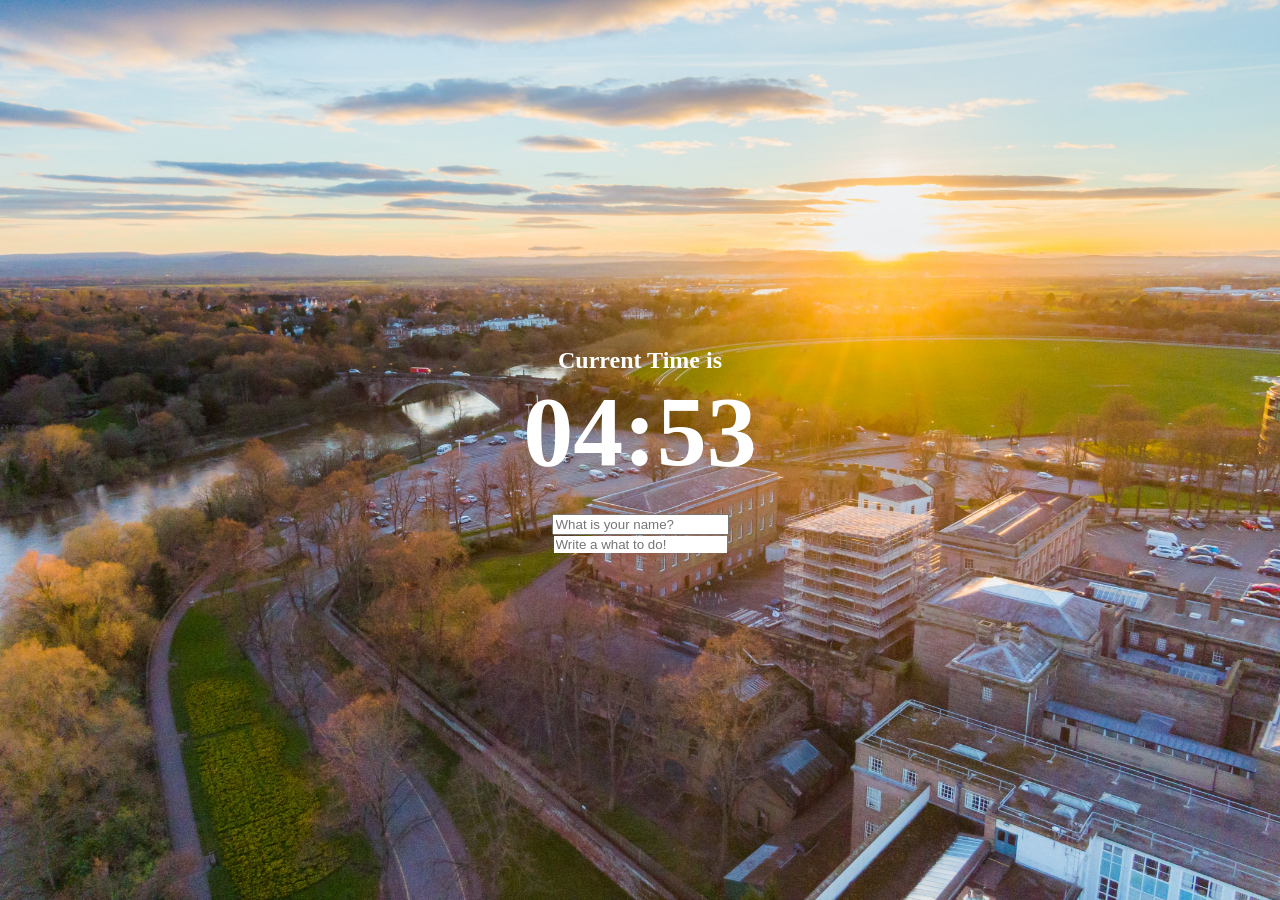
==== Todo-list/index.html @ cd42a8bb "update" ====
<!DOCTYPE html>
<html>
  <head>
    <title>Something</title>
    <meta charset="utf-8" />
    <link rel="stylesheet" href="index.css" />
    <link rel="stylesheet" href="reset.css" />
  </head>
  <body>
    <div class="js-clock">
      <h2>Current Time is</h2>
      <h1>00:00</h1>
    </div>
    <form class="js-form form">
      <input type="text" placeholder="What is your name?" />
    </form>
    <h4 class="js-greetings greetings"></h4>
    <form class="js-toDoForm">
      <input type="text" placeholder="Write a what to do!" />
    </form>
    <ul class="js-toDoList"></ul>
    <span class="js-weather"></span>
    <script src="./js/clock.js"></script>
    <script src="./js/grettingg.js"></script>
    <script src="./js/todo.js"></script>
    <script src="./js/bg.js"></script>
    <script src="./js/weather.js"></script>
    <script>
      (function () {
        const time = document.querySelector(".js-clock");

        time.addEventListener("click", function () {
          if (!time.classList.contains("color_change")) {
            time.classList.add("color_change");
          } else {
            time.classList.remove("color_change");
          }
        });
      })();
    </script>
  </body>
</html>
---- Todo-list/index.css ----
body {
  background-color: #2c3e50;
}

.btn {
  cursor: pointer;
}
body {
  color: white;
  transition: color 1s ease-in-out;
}

.clicked {
  color: #7f8c8d;
}

.form,
.greetings {
  display: none;
}

.showing {
  display: block;
}

@keyframes fadeIn {
  from {
    opacity: 0;
  }
  to {
    opacity: 1;
  }
}

.bgImage {
  position: absolute;
  top: 0;
  left: 0;
  width: 100%;
  height: 100%;
  z-index: -1;
  animation: fadeIn 1s linear;
}

body {
  margin-top: 20%;
  display: flex;
  flex-direction: column;
  justify-content: center;
  align-items: center;
}

.js-clock h1 {
  font-size: 100px;
  font-family: "Staatliches", cursive;
  margin-bottom: 25px;
}

.js-toDoForm input {
  border: none;
}

.js-clock {
  text-align: center;
  color: white;
  transition: 1s;
}

.color_change {
  color: black;
  size: 3rem;
  transition: 1s;
}
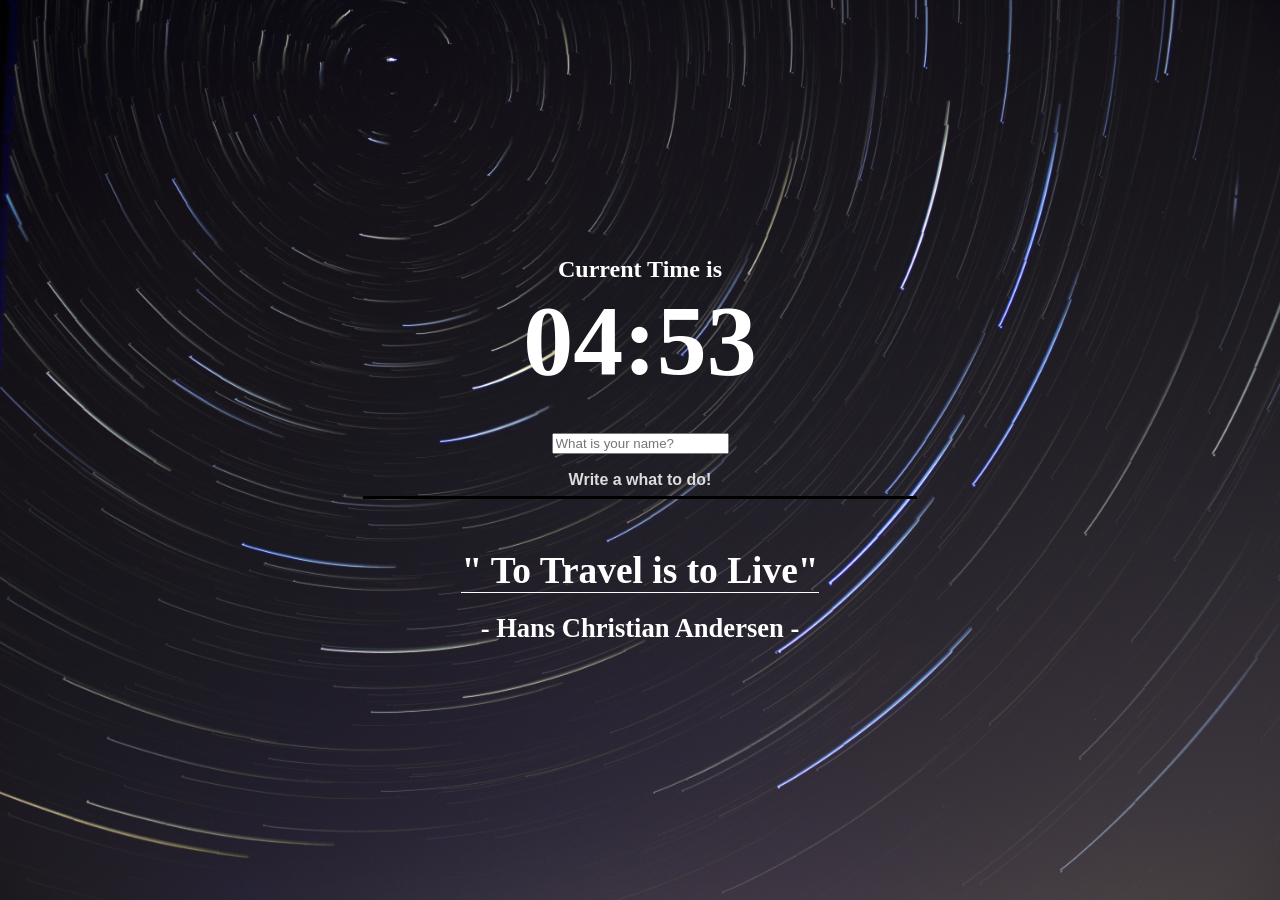
==== commit c45991e1: "update#1" ====
--- a/Todo-list/index.html
+++ b/Todo-list/index.html
@@ -7,6 +7,7 @@
     <link rel="stylesheet" href="reset.css" />
   </head>
   <body>
+    <h4 class="js-greetings greetings"></h4>
     <div class="js-clock">
       <h2>Current Time is</h2>
       <h1>00:00</h1>
@@ -14,17 +15,30 @@
     <form class="js-form form">
       <input type="text" placeholder="What is your name?" />
     </form>
-    <h4 class="js-greetings greetings"></h4>
     <form class="js-toDoForm">
-      <input type="text" placeholder="Write a what to do!" />
+      <input
+        type="text"
+        placeholder="Write a what to do!"
+        style="
+          color: gainsboro;
+          text-align: center;
+          font-size: 1rem;
+          font-weight: bold;
+        "
+      />
     </form>
     <ul class="js-toDoList"></ul>
+    <div id="quote">
+      <h3></h3>
+      <h5 id="author"></h5>
+    </div>
     <span class="js-weather"></span>
     <script src="./js/clock.js"></script>
     <script src="./js/grettingg.js"></script>
     <script src="./js/todo.js"></script>
     <script src="./js/bg.js"></script>
     <script src="./js/weather.js"></script>
+    <script src="./js/quotes.js"></script>
     <script>
       (function () {
         const time = document.querySelector(".js-clock");
--- a/Todo-list/index.css
+++ b/Todo-list/index.css
@@ -53,14 +53,28 @@
 .js-clock h1 {
   font-size: 100px;
   font-family: "Staatliches", cursive;
-  margin-bottom: 25px;
+  margin-bottom: 15px;
 }
 
 .js-toDoForm input {
+  margin: 10px 0 10px 0;
   border: none;
+  border-bottom: 3px solid black;
+  width: 550px;
+  height: 30px;
+  background-color: transparent;
+  outline-style: none;
+}
+
+.js-toDoForm input::placeholder {
+  color: gainsboro;
+  font-size: 1rem;
+  font-weight: bold;
+  text-align: center;
 }
 
 .js-clock {
+  margin: 20px;
   text-align: center;
   color: white;
   transition: 1s;
@@ -71,3 +85,23 @@
   size: 3rem;
   transition: 1s;
 }
+
+.js-toDoList {
+  margin-bottom: 40px;
+}
+
+#quote {
+  text-align: center;
+  font-family: "Lobster", cursive;
+  font-size: 2rem;
+  transition: 1s;
+  color: white;
+}
+#quote h3 {
+  border-bottom: 1px solid snow;
+  margin-bottom: 20px;
+}
+
+.js-weather {
+  margin-top: 20px;
+}
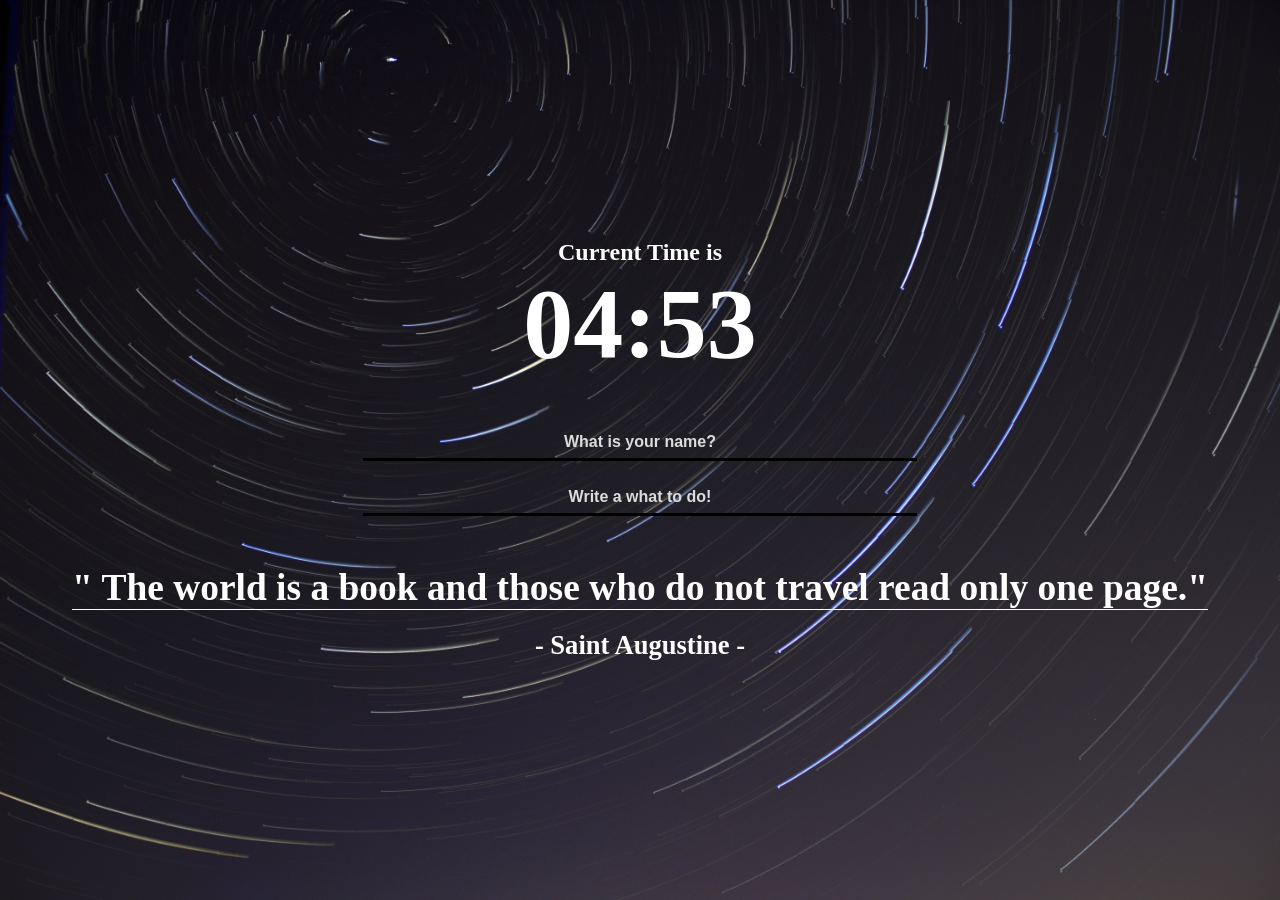
==== commit 88a519e6: "input 디자인 수정" ====
--- a/Todo-list/index.html
+++ b/Todo-list/index.html
@@ -13,7 +13,14 @@
       <h1>00:00</h1>
     </div>
     <form class="js-form form">
-      <input type="text" placeholder="What is your name?" />
+      <input type="text" placeholder="What is your name?" 
+      style="
+        color: white;
+        text-align: center;
+        font-size: 1rem;
+        font-weight: bold;
+      " 
+    />
     </form>
     <form class="js-toDoForm">
       <input
--- a/Todo-list/index.css
+++ b/Todo-list/index.css
@@ -56,7 +56,7 @@
   margin-bottom: 15px;
 }
 
-.js-toDoForm input {
+input {
   margin: 10px 0 10px 0;
   border: none;
   border-bottom: 3px solid black;
@@ -66,7 +66,7 @@
   outline-style: none;
 }
 
-.js-toDoForm input::placeholder {
+input::placeholder {
   color: gainsboro;
   font-size: 1rem;
   font-weight: bold;
